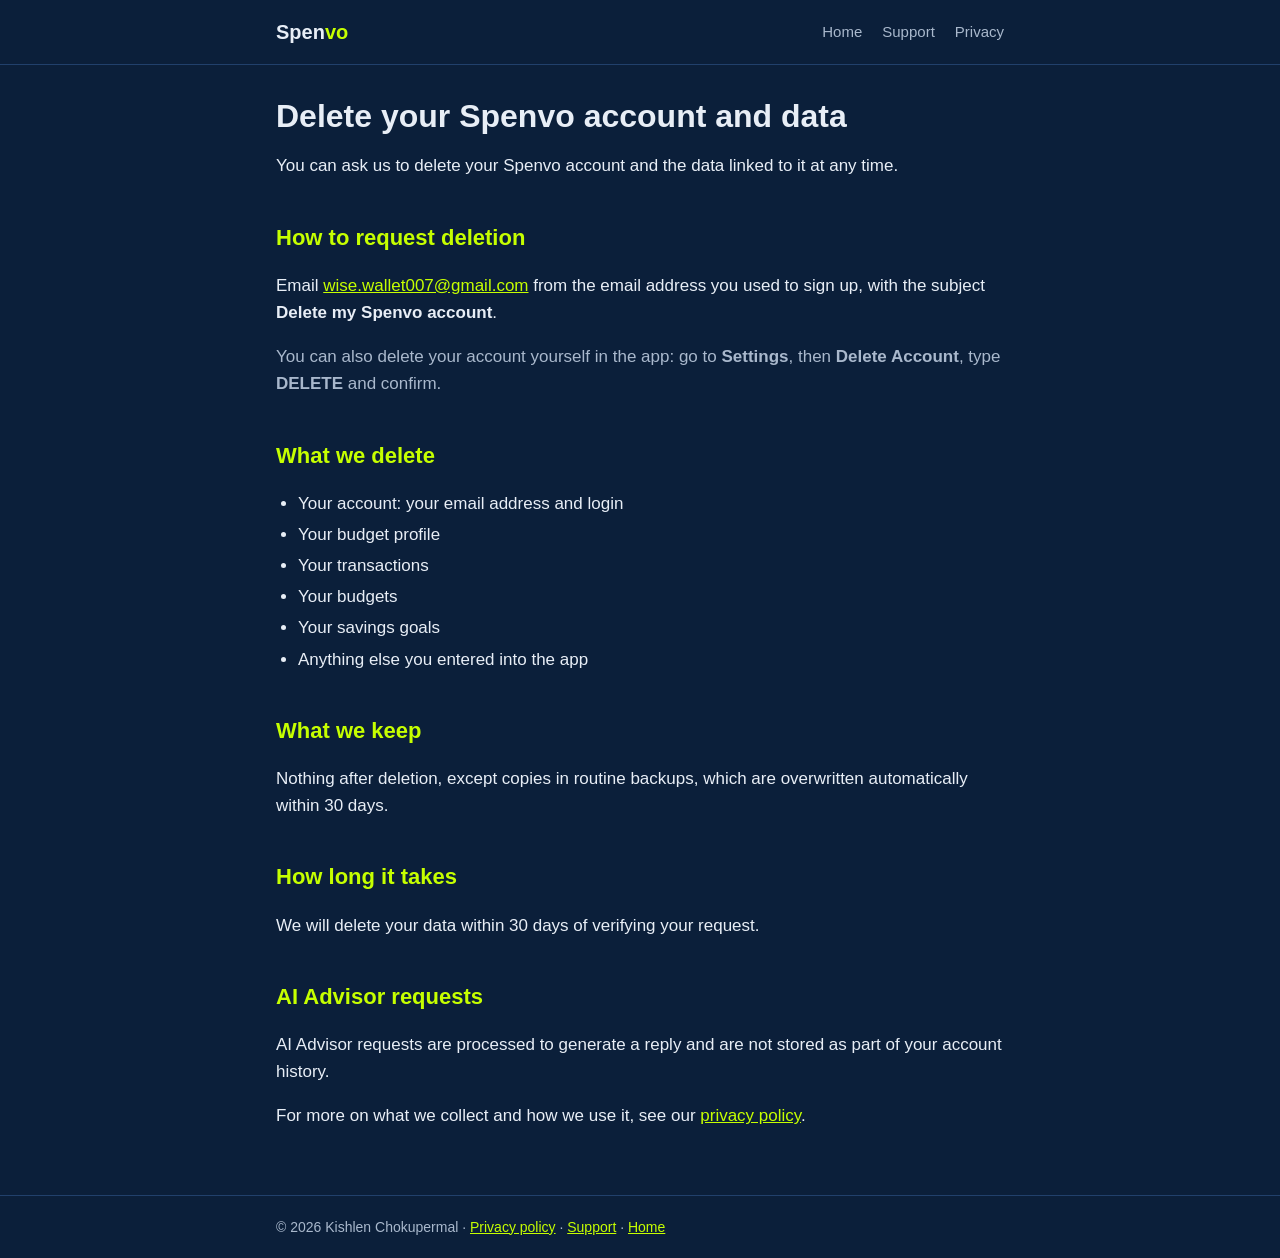
==== delete-account.html @ 26ac4a4f "Add account deletion page and link it from the privacy policy Co-Authored-By: Claude Opus 5.5 <norep" ====
<!doctype html>
<html lang="en-GB">
<head>
  <meta charset="utf-8">
  <meta name="viewport" content="width=device-width, initial-scale=1">
  <title>Delete your Spenvo account and data</title>
  <meta name="description" content="How to ask us to delete your Spenvo account and the data linked to it.">
  <meta name="theme-color" content="#0B1F3A">
  <link rel="stylesheet" href="style.css">
</head>
<body>
  <header>
    <nav>
      <a class="brand" href="index.html">Spen<span>vo</span></a>
      <a href="index.html">Home</a>
      <a href="support.html">Support</a>
      <a href="privacy.html">Privacy</a>
    </nav>
  </header>

  <main>
    <h1>Delete your Spenvo account and data</h1>

    <p>You can ask us to delete your Spenvo account and the data linked to it at any time.</p>

    <h2>How to request deletion</h2>
    <p>Email <a href="mailto:wise.wallet007@gmail.com?subject=Delete%20my%20Spenvo%20account">wise.wallet007@gmail.com</a> from the email address you used to sign up, with the subject <strong>Delete my Spenvo account</strong>.</p>
    <p class="muted">You can also delete your account yourself in the app: go to <strong>Settings</strong>, then <strong>Delete Account</strong>, type <strong>DELETE</strong> and confirm.</p>

    <h2>What we delete</h2>
    <ul>
      <li>Your account: your email address and login</li>
      <li>Your budget profile</li>
      <li>Your transactions</li>
      <li>Your budgets</li>
      <li>Your savings goals</li>
      <li>Anything else you entered into the app</li>
    </ul>

    <h2>What we keep</h2>
    <p>Nothing after deletion, except copies in routine backups, which are overwritten automatically within 30 days.</p>

    <h2>How long it takes</h2>
    <p>We will delete your data within 30 days of verifying your request.</p>

    <h2>AI Advisor requests</h2>
    <p>AI Advisor requests are processed to generate a reply and are not stored as part of your account history.</p>

    <p>For more on what we collect and how we use it, see our <a href="privacy.html">privacy policy</a>.</p>
  </main>

  <footer>
    <div>
      &copy; 2026 Kishlen Chokupermal &middot;
      <a href="privacy.html">Privacy policy</a> &middot;
      <a href="support.html">Support</a> &middot;
      <a href="index.html">Home</a>
    </div>
  </footer>
</body>
</html>
---- style.css ----
:root {
  --navy: #0B1F3A;
  --navy-light: #132C4F;
  --navy-line: #21406B;
  --lime: #C6FF00;
  --text: #E8EEF6;
  --muted: #A9B8CC;
}

* { box-sizing: border-box; }

html { -webkit-text-size-adjust: 100%; }

body {
  margin: 0;
  background: var(--navy);
  color: var(--text);
  font-family: -apple-system, BlinkMacSystemFont, "Segoe UI", Roboto, Helvetica, Arial, sans-serif;
  font-size: 17px;
  line-height: 1.6;
}

a { color: var(--lime); }
a:hover { text-decoration-thickness: 2px; }

header {
  border-bottom: 1px solid var(--navy-line);
}

nav {
  max-width: 760px;
  margin: 0 auto;
  padding: 16px;
  display: flex;
  flex-wrap: wrap;
  align-items: center;
  gap: 8px 20px;
}

nav .brand {
  font-weight: 800;
  font-size: 20px;
  color: var(--text);
  text-decoration: none;
  margin-right: auto;
}

nav .brand span { color: var(--lime); }

nav a:not(.brand) {
  color: var(--muted);
  text-decoration: none;
  font-size: 15px;
}

nav a[aria-current="page"] { color: var(--lime); }

main {
  max-width: 760px;
  margin: 0 auto;
  padding: 32px 16px 48px;
}

h1 { font-size: 32px; line-height: 1.2; margin: 0 0 8px; }
h2 { font-size: 22px; margin: 40px 0 8px; color: var(--lime); }
h3 { font-size: 18px; margin: 24px 0 4px; }

p, li { color: var(--text); }
.muted { color: var(--muted); }

ul { padding-left: 22px; }
li { margin: 4px 0; }

.hero {
  padding: 48px 0 24px;
}

.hero h1 {
  font-size: 48px;
  letter-spacing: -0.02em;
}

.hero h1 span { color: var(--lime); }

.tagline {
  font-size: 22px;
  color: var(--muted);
  max-width: 32ch;
}

.card {
  background: var(--navy-light);
  border: 1px solid var(--navy-line);
  border-radius: 14px;
  padding: 16px 20px;
  margin: 16px 0;
}

.card h3 { margin-top: 0; }

.button {
  display: inline-block;
  background: var(--lime);
  color: var(--navy);
  font-weight: 700;
  padding: 12px 20px;
  border-radius: 999px;
  text-decoration: none;
}


.table-wrap { overflow-x: auto; }

table {
  width: 100%;
  border-collapse: collapse;
  font-size: 15px;
  margin: 12px 0;
}

th, td {
  text-align: left;
  vertical-align: top;
  padding: 10px 8px;
  border-bottom: 1px solid var(--navy-line);
}

th { color: var(--lime); font-weight: 700; }

footer {
  border-top: 1px solid var(--navy-line);
  color: var(--muted);
  font-size: 14px;
}

footer div {
  max-width: 760px;
  margin: 0 auto;
  padding: 20px 16px;
}

@media (max-width: 520px) {
  body { font-size: 16px; }
  h1 { font-size: 28px; }
  .hero h1 { font-size: 38px; }
  .tagline { font-size: 19px; }
}
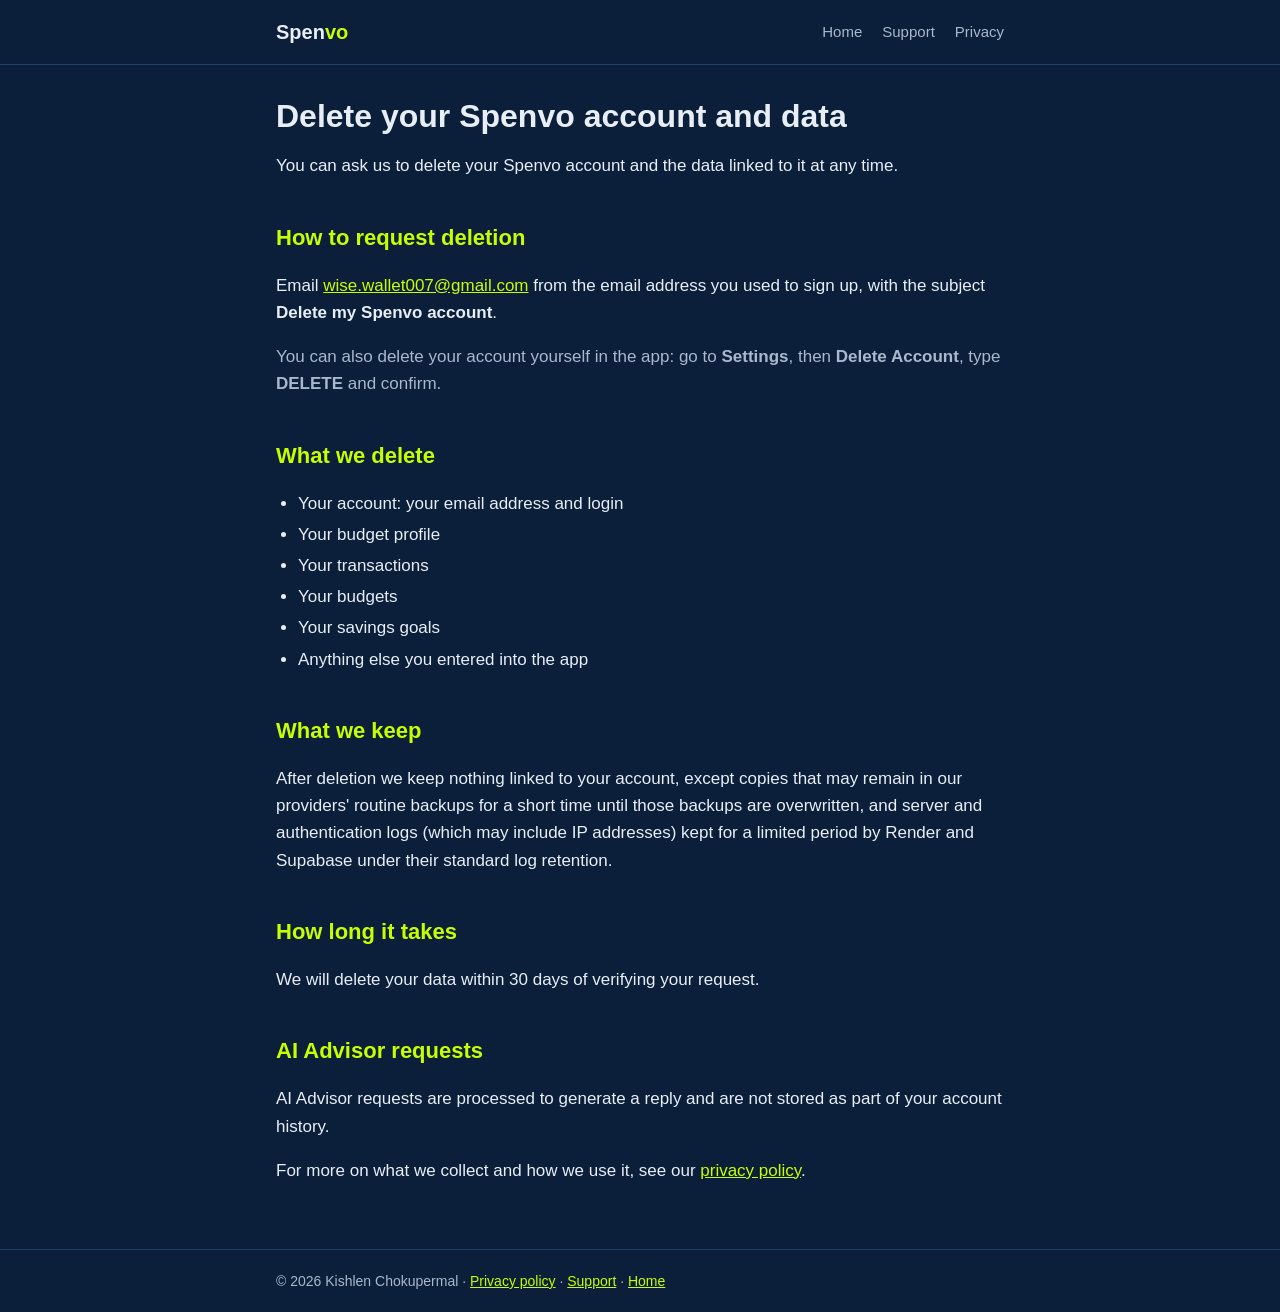
==== commit bc994bb7: "Align deletion page retention wording with the privacy policy Co-Authored-By: Claude Opus 5.5 <norep" ====
--- a/delete-account.html
+++ b/delete-account.html
@@ -38,7 +38,7 @@
     </ul>
 
     <h2>What we keep</h2>
-    <p>Nothing after deletion, except copies in routine backups, which are overwritten automatically within 30 days.</p>
+    <p>After deletion we keep nothing linked to your account, except copies that may remain in our providers' routine backups for a short time until those backups are overwritten, and server and authentication logs (which may include IP addresses) kept for a limited period by Render and Supabase under their standard log retention.</p>
 
     <h2>How long it takes</h2>
     <p>We will delete your data within 30 days of verifying your request.</p>
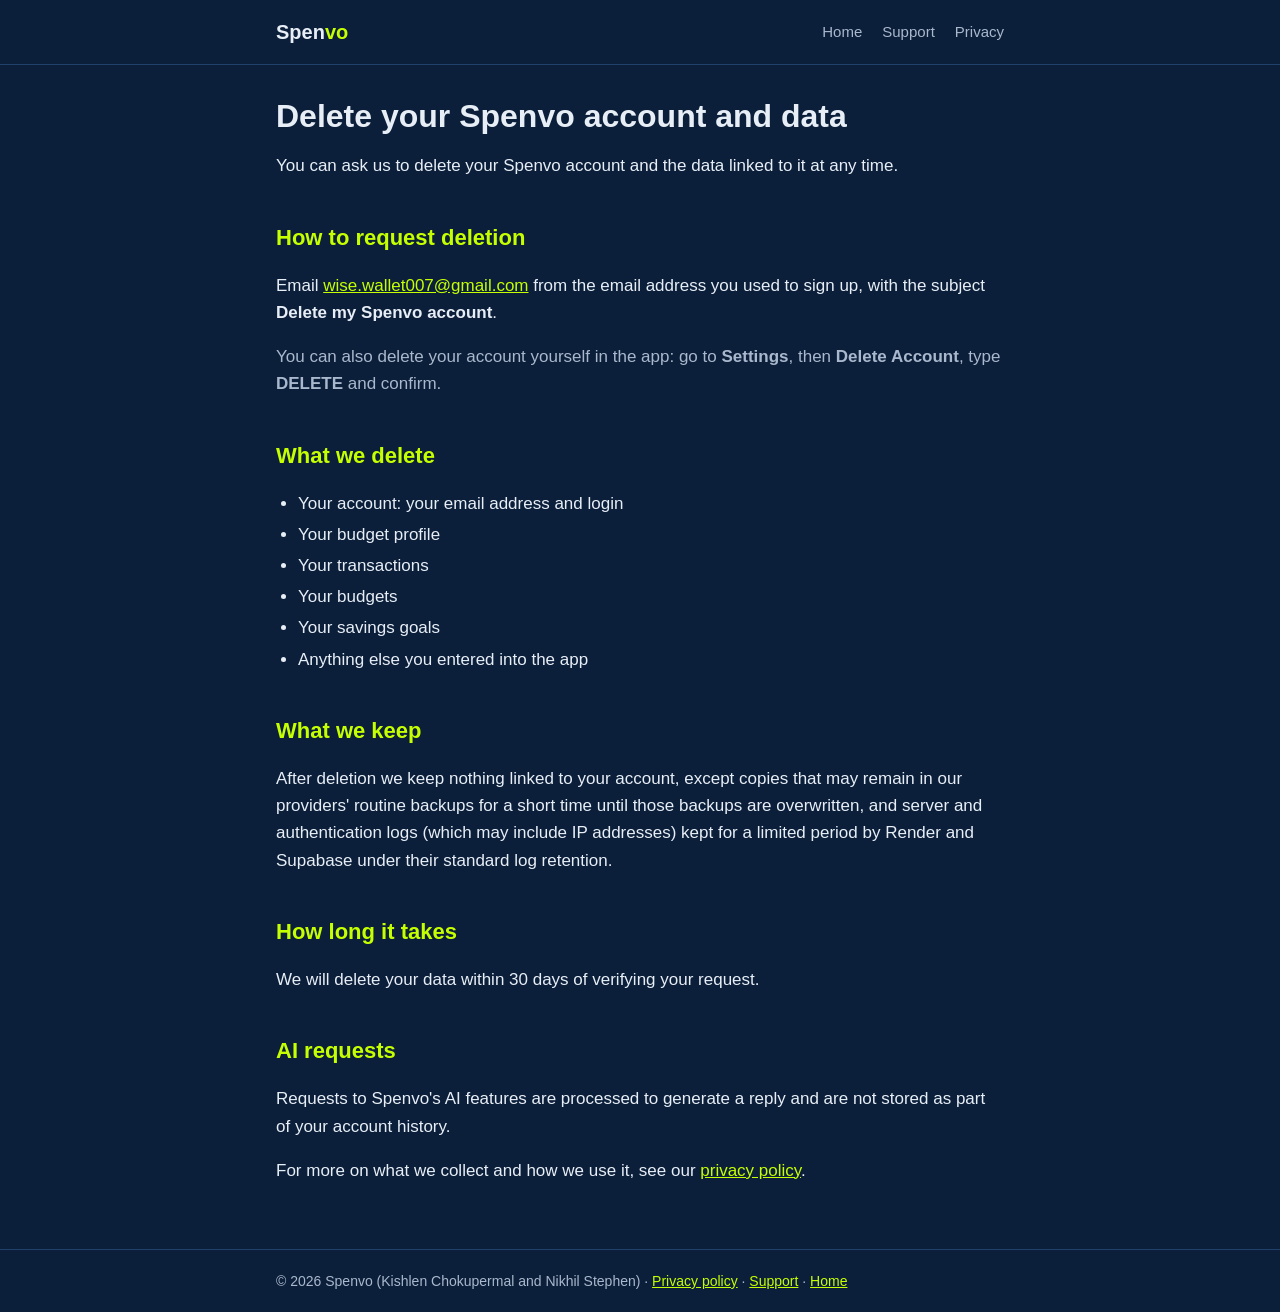
==== commit 68332a5d: "Privacy: AI consent, controllers, age, cookies, disclaimer; remove photo and paid-tier claims Co-Aut" ====
--- a/delete-account.html
+++ b/delete-account.html
@@ -43,15 +43,15 @@
     <h2>How long it takes</h2>
     <p>We will delete your data within 30 days of verifying your request.</p>
 
-    <h2>AI Advisor requests</h2>
-    <p>AI Advisor requests are processed to generate a reply and are not stored as part of your account history.</p>
+    <h2>AI requests</h2>
+    <p>Requests to Spenvo's AI features are processed to generate a reply and are not stored as part of your account history.</p>
 
     <p>For more on what we collect and how we use it, see our <a href="privacy.html">privacy policy</a>.</p>
   </main>
 
   <footer>
     <div>
-      &copy; 2026 Kishlen Chokupermal &middot;
+      &copy; 2026 Spenvo (Kishlen Chokupermal and Nikhil Stephen) &middot;
       <a href="privacy.html">Privacy policy</a> &middot;
       <a href="support.html">Support</a> &middot;
       <a href="index.html">Home</a>
